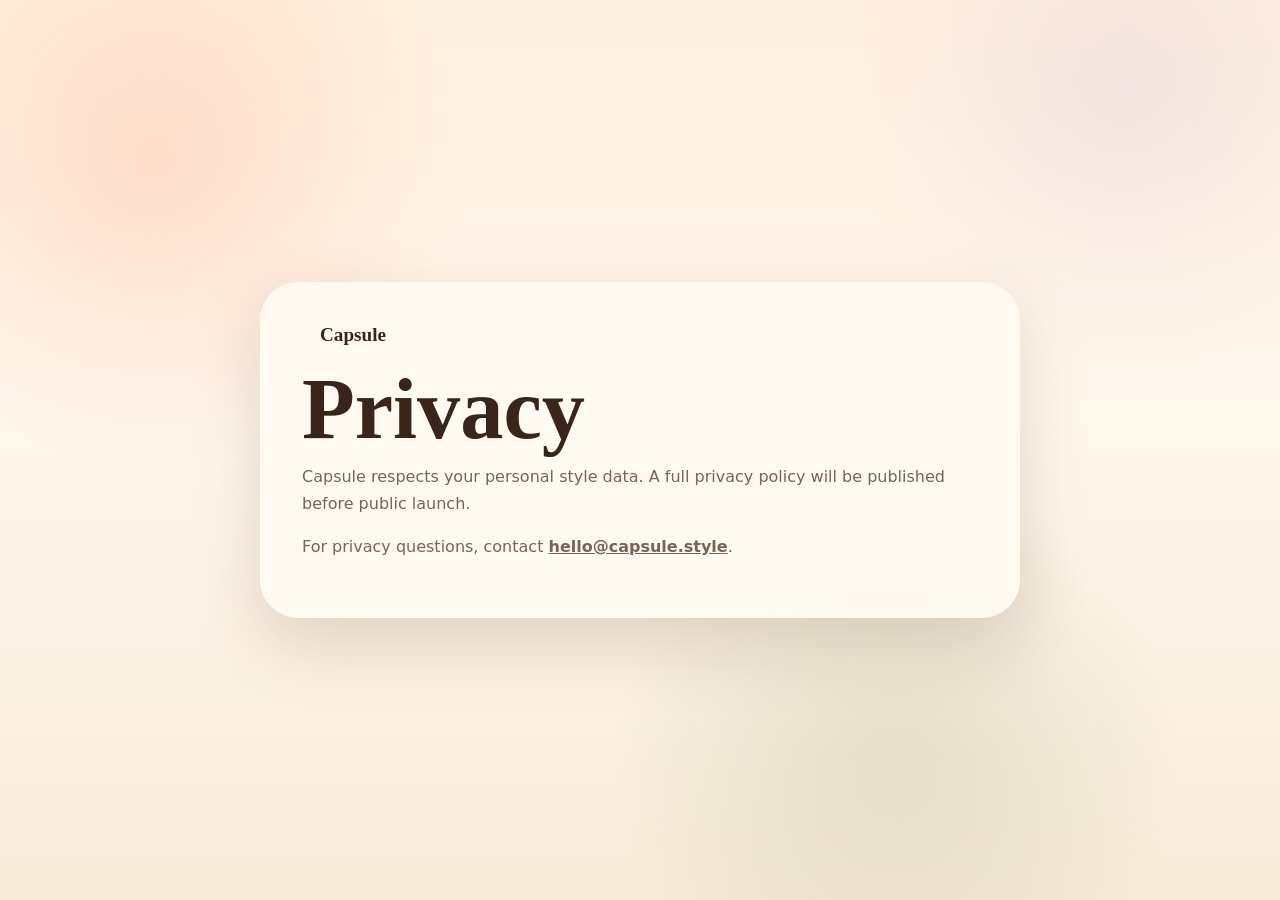
==== privacy.html @ e40e6a65 "Initial commit" ====
<!DOCTYPE html>
<html lang="en">
<head>
    <meta charset="UTF-8">
    <meta name="viewport" content="width=device-width, initial-scale=1.0">
    <title>Privacy - Capsule</title>
    <link rel="icon" href="assets/favicon.svg" type="image/svg+xml">
    <link rel="stylesheet" href="css/styles.css">
</head>
<body class="legal-page">
    <main class="legal-shell">
        <a href="index.html" class="brand">Capsule</a>
        <h1>Privacy</h1>
        <p>Capsule respects your personal style data. A full privacy policy will be published before public launch.</p>
        <p>For privacy questions, contact <a href="mailto:hello@capsule.style">hello@capsule.style</a>.</p>
    </main>
</body>
</html>
---- css/styles.css ----
:root {
    --cream: #fff5e8;
    --butter: #f9df99;
    --peach: #f6a789;
    --rose: #f8c9c5;
    --lavender: #cbb9da;
    --sage: #9dab7c;
    --mint: #d9e6c7;
    --ink: #3b251b;
    --muted: #7c6258;
    --paper: rgba(255, 251, 242, 0.9);
    --line: rgba(59, 37, 27, 0.14);
    --shadow: 0 24px 70px rgba(89, 53, 37, 0.18);
    --radius: 28px;
    --max-width: 1180px;
}

* {
    box-sizing: border-box;
}

html {
    scroll-behavior: smooth;
}

body {
    margin: 0;
    color: var(--ink);
    background:
        linear-gradient(180deg, #fff0df 0%, #fff8ed 46%, #f7ead9 100%);
    font-family: "Inter", system-ui, -apple-system, BlinkMacSystemFont, "Segoe UI", sans-serif;
    overflow-x: hidden;
}

body::before {
    content: "";
    position: fixed;
    inset: 0;
    z-index: -1;
    pointer-events: none;
    background:
        radial-gradient(circle at 12% 18%, rgba(246, 167, 137, 0.28), transparent 23%),
        radial-gradient(circle at 88% 10%, rgba(203, 185, 218, 0.24), transparent 20%),
        radial-gradient(circle at 70% 84%, rgba(157, 171, 124, 0.22), transparent 24%);
}

body.no-motion *,
body.no-motion *::before,
body.no-motion *::after {
    transition: none !important;
    animation: none !important;
    transform: none !important;
}

a {
    color: inherit;
    text-decoration: none;
}

button {
    font: inherit;
}

.container {
    width: min(calc(100% - 40px), var(--max-width));
    margin: 0 auto;
}

.site-nav {
    position: fixed;
    top: 18px;
    left: 0;
    right: 0;
    z-index: 20;
    pointer-events: none;
    animation: navDrop 720ms cubic-bezier(0.2, 0.85, 0.2, 1) both;
}

.nav-shell {
    width: min(calc(100% - 32px), 980px);
    min-height: 64px;
    margin: 0 auto;
    padding: 8px;
    display: grid;
    grid-template-columns: 1fr auto 1fr;
    align-items: center;
    gap: 12px;
    border: 1px solid rgba(255, 255, 255, 0.72);
    border-radius: 999px;
    background: rgba(255, 248, 235, 0.76);
    box-shadow: 0 14px 40px rgba(80, 48, 32, 0.12);
    backdrop-filter: blur(22px);
    pointer-events: auto;
    transition: background 180ms ease, box-shadow 180ms ease;
}

.site-nav.is-scrolled .nav-shell {
    background: rgba(255, 248, 235, 0.9);
    box-shadow: 0 18px 52px rgba(80, 48, 32, 0.16);
}

.brand {
    padding-left: 18px;
    font-family: "Fraunces", Georgia, serif;
    font-size: 1.2rem;
    font-weight: 800;
}

.nav-links {
    display: flex;
    gap: 4px;
    padding: 4px;
    border-radius: 999px;
    background: rgba(255, 255, 255, 0.48);
}

.nav-links a,
.nav-button,
.button {
    border-radius: 999px;
    font-size: 0.92rem;
    font-weight: 800;
}

.nav-links a {
    padding: 10px 15px;
    color: var(--muted);
}

.nav-links a:hover,
.nav-links a:focus-visible,
.nav-links a.is-active {
    color: var(--ink);
    background: #fff;
    outline: none;
}

.nav-button {
    justify-self: end;
    padding: 13px 18px;
    color: #fff;
    background: var(--ink);
}

.nav-button.is-active {
    background: #5a3528;
}

.hero {
    position: relative;
    min-height: 100vh;
    display: grid;
    align-items: end;
    overflow: hidden;
    border-bottom-left-radius: 52px;
    border-bottom-right-radius: 52px;
}

.hero-art {
    position: absolute;
    inset: 0;
    width: 100%;
    height: 100%;
    object-fit: cover;
    transform: translate3d(0, var(--hero-shift, 0px), 0) scale(1.035);
    transform-origin: center;
    transition: transform 80ms linear;
}

.hero-overlay {
    position: absolute;
    inset: 0;
    background:
        linear-gradient(90deg, rgba(255, 241, 222, 0.92) 0%, rgba(255, 241, 222, 0.68) 36%, rgba(255, 241, 222, 0.12) 72%),
        linear-gradient(0deg, rgba(255, 246, 232, 0.72) 0%, transparent 45%);
    transform: translate3d(0, calc(var(--hero-shift, 0px) * -0.25), 0);
    transition: transform 80ms linear;
}

.hero-float {
    position: absolute;
    z-index: 1;
    pointer-events: none;
    filter: drop-shadow(0 18px 26px rgba(89, 53, 37, 0.16));
    opacity: 0.9;
    animation: floatWardrobe 8s ease-in-out infinite;
}

.hero-float::before,
.hero-float::after {
    content: "";
    position: absolute;
    display: block;
}

.hero-float-one {
    right: 9vw;
    top: 23vh;
    width: 92px;
    height: 118px;
    border-radius: 30px 30px 18px 18px;
    background: linear-gradient(135deg, #f7c8bb, #cf7055);
    transform: rotate(12deg);
}

.hero-float-one::before {
    left: 18px;
    top: -18px;
    width: 56px;
    height: 32px;
    border: 7px solid rgba(59, 37, 27, 0.18);
    border-bottom: 0;
    border-radius: 999px 999px 0 0;
}

.hero-float-two {
    right: 22vw;
    bottom: 16vh;
    width: 124px;
    height: 58px;
    border-radius: 999px;
    background: linear-gradient(135deg, #eadcf7, #b59ccc);
    animation-delay: -2.5s;
}

.hero-float-two::before {
    left: 16px;
    top: 12px;
    width: 92px;
    height: 8px;
    border-radius: 999px;
    background: rgba(255, 255, 255, 0.45);
}

.hero-float-three {
    left: 8vw;
    bottom: 19vh;
    width: 78px;
    height: 52px;
    border-radius: 42px 42px 18px 18px;
    background: linear-gradient(135deg, #fff2cf, #d79a70);
    animation-delay: -5s;
}

.hero-float-three::before {
    right: 10px;
    top: -18px;
    width: 36px;
    height: 26px;
    border: 5px solid rgba(59, 37, 27, 0.22);
    border-bottom: 0;
    border-radius: 999px 999px 0 0;
}

.hero-content {
    position: relative;
    z-index: 1;
    padding: 150px 0 88px;
}

.hero-content .eyebrow,
.hero-content h1,
.hero-copy,
.hero-actions {
    animation: heroRise 860ms cubic-bezier(0.2, 0.85, 0.2, 1) both;
}

.hero-content h1 {
    animation-delay: 120ms;
}

.hero-copy {
    animation-delay: 240ms;
}

.hero-actions {
    animation-delay: 360ms;
}

.eyebrow {
    margin: 0 0 18px;
    color: #8b4b37;
    font-size: 0.78rem;
    font-weight: 900;
    letter-spacing: 0.16em;
    text-transform: uppercase;
}

h1,
h2,
h3,
p {
    margin-top: 0;
}

h1,
h2 {
    font-family: "Fraunces", Georgia, serif;
    font-weight: 800;
    letter-spacing: 0;
}

h1 {
    max-width: 9ch;
    margin-bottom: 24px;
    font-size: clamp(4.8rem, 12vw, 10.8rem);
    line-height: 0.82;
}

h2 {
    margin-bottom: 0;
    font-size: clamp(3rem, 7vw, 6.8rem);
    line-height: 0.88;
}

h3 {
    font-family: "Fraunces", Georgia, serif;
    font-size: 1.65rem;
    line-height: 1;
}

.hero-copy {
    max-width: 590px;
    margin-bottom: 28px;
    color: #5f4035;
    font-size: 1.18rem;
    line-height: 1.75;
}

.hero-actions {
    display: flex;
    flex-wrap: wrap;
    gap: 12px;
}

.cta-support,
.section-copy {
    color: #5f4035;
    line-height: 1.65;
}

.cta-support {
    max-width: 530px;
    margin: 16px 0 0;
    font-size: 0.95rem;
    font-weight: 700;
}

.button {
    min-height: 54px;
    display: inline-flex;
    align-items: center;
    justify-content: center;
    padding: 15px 22px;
    transition: transform 170ms ease, box-shadow 170ms ease, background 170ms ease;
}

.button:hover,
.button:focus-visible,
.nav-button:hover,
.nav-button:focus-visible {
    transform: translateY(-4px);
    outline: none;
}

.button-dark {
    color: #fff;
    background: var(--ink);
    box-shadow: var(--shadow);
}

.button-dark:hover,
.button-dark:focus-visible {
    box-shadow: 0 30px 82px rgba(89, 53, 37, 0.24);
}

.button-light {
    color: var(--ink);
    background: rgba(255, 255, 255, 0.78);
    border: 1px solid rgba(255, 255, 255, 0.7);
}

.proof-strip {
    padding: 24px 0 0;
}

.proof-strip-inner {
    display: flex;
    flex-wrap: wrap;
    justify-content: center;
    gap: 10px;
}

.proof-strip span {
    padding: 12px 16px;
    border: 1px solid rgba(255, 255, 255, 0.72);
    border-radius: 999px;
    color: #6b4b3f;
    background: rgba(255, 251, 242, 0.72);
    box-shadow: 0 12px 30px rgba(89, 53, 37, 0.08);
    font-size: 0.88rem;
    font-weight: 850;
}

.story-intro,
.product-proof,
.product-edit,
.mid-cta,
.comparison,
.chapters,
.download {
    padding: 108px 0;
}

.story-grid {
    display: grid;
    grid-template-columns: minmax(0, 1.08fr) minmax(250px, 0.62fr) minmax(210px, 0.44fr);
    gap: 22px;
    align-items: stretch;
}

.story-title {
    padding: 44px;
    border-radius: 42px;
    background: var(--butter);
    transform-origin: 40% 80%;
}

.story-card,
.story-note,
.chapter-list article,
.download-card,
.screen-card {
    border: 1px solid rgba(255, 255, 255, 0.62);
    background: var(--paper);
    box-shadow: 0 18px 48px rgba(89, 53, 37, 0.1);
}

.story-card {
    min-height: 100%;
    padding: 34px;
    border-radius: 38px;
    display: flex;
    align-items: end;
    transform-origin: 30% 100%;
}

.story-card p,
.story-note p,
.chapter-list p,
.download-card p {
    color: var(--muted);
    line-height: 1.7;
}

.story-card p {
    margin-bottom: 0;
    font-size: 1.08rem;
}

.story-note {
    min-height: 178px;
    padding: 24px;
    border-radius: 34px;
    transform-origin: 50% 100%;
}

.story-note span,
.chapter-list span {
    display: inline-block;
    margin-bottom: 14px;
    color: #9b5d42;
    font-size: 0.78rem;
    font-weight: 900;
    letter-spacing: 0.14em;
    text-transform: uppercase;
}

.story-note.accent {
    grid-column: 3;
    background: #eadcf7;
}

.centered {
    max-width: 860px;
    margin: 0 auto 48px;
    text-align: center;
}

.centered .section-copy {
    max-width: 680px;
    margin: 20px auto 0;
}

.proof-screens {
    display: grid;
    grid-template-columns: repeat(3, minmax(0, 1fr));
    gap: 22px;
    align-items: stretch;
}

.screen-card {
    padding: 18px;
    border: 1px solid rgba(255, 255, 255, 0.62);
    border-radius: 38px;
    background: var(--paper);
    box-shadow: 0 18px 48px rgba(89, 53, 37, 0.1);
}

.screen-card.featured {
    transform: translateY(-22px);
    background: #fff2cf;
}

.screen-card h3 {
    margin: 22px 8px 10px;
}

.screen-card p {
    margin: 0 8px 8px;
    color: var(--muted);
    line-height: 1.65;
}

.mock-screen {
    min-height: 360px;
    padding: 18px;
    border-radius: 30px;
    color: var(--ink);
    background: #fff8ed;
    overflow: hidden;
}

.mock-screen.real-screen {
    padding: 0;
    background: #090909;
}

.real-screen img {
    width: 100%;
    height: 360px;
    display: block;
    object-fit: cover;
    object-position: top center;
}

.feed-screen img {
    object-fit: cover;
    object-position: 50% 42%;
    transform: scale(1.16);
}

.screen-top {
    display: flex;
    justify-content: space-between;
    align-items: center;
    gap: 12px;
    margin-bottom: 18px;
}

.screen-top span {
    color: #9b5d42;
    font-size: 0.74rem;
    font-weight: 900;
    letter-spacing: 0.12em;
    text-transform: uppercase;
}

.screen-top strong {
    font-family: "Fraunces", Georgia, serif;
    font-size: 1.35rem;
}

.idea-screen {
    display: flex;
    flex-direction: column;
}

.idea-screen p {
    margin: auto 0 24px;
    color: var(--ink);
    font-family: "Fraunces", Georgia, serif;
    font-size: 2rem;
    line-height: 1.05;
}

.idea-row {
    display: flex;
    gap: 10px;
}

.idea-row span {
    flex: 1;
    min-height: 84px;
    border-radius: 22px;
    background: linear-gradient(135deg, #f7d9d5, #f6a789);
}

.idea-row span:nth-child(2) {
    background: linear-gradient(135deg, #eadcf7, #cbb9da);
}

.idea-row span:nth-child(3) {
    background: linear-gradient(135deg, #e6efd7, #9dab7c);
}

.product-edit {
    padding-top: 70px;
}

.product-edit-heading {
    display: grid;
    grid-template-columns: minmax(0, 1fr) minmax(260px, 0.55fr);
    gap: 40px;
    align-items: end;
    margin-bottom: 38px;
}

.product-edit-heading .section-heading {
    position: static;
    margin-bottom: 0;
}

.product-edit-copy {
    max-width: 430px;
    margin: 0 0 6px;
    color: var(--muted);
    line-height: 1.7;
}

.product-grid {
    display: grid;
    grid-template-columns: repeat(4, minmax(0, 1fr));
    gap: 16px;
}

.product-card {
    min-width: 0;
    display: grid;
    grid-template-rows: 280px 1fr;
    overflow: hidden;
    border: 1px solid rgba(255, 255, 255, 0.62);
    border-radius: 32px;
    background: var(--paper);
    box-shadow: 0 18px 48px rgba(89, 53, 37, 0.1);
    transition: transform 220ms ease, box-shadow 220ms ease;
}

.product-card:hover,
.product-card:focus-visible {
    transform: translateY(-8px);
    box-shadow: 0 28px 66px rgba(89, 53, 37, 0.17);
    outline: none;
}

.product-art {
    position: relative;
    min-height: 280px;
    overflow: hidden;
    background: #f2eee7;
}

.product-art img {
    width: 100%;
    height: 280px;
    display: block;
    object-fit: cover;
    object-position: center;
    transition: transform 380ms ease;
}

.product-card:hover .product-art img,
.product-card:focus-visible .product-art img {
    transform: scale(1.035);
}

.product-info {
    min-height: 250px;
    display: flex;
    flex-direction: column;
    padding: 22px;
}

.product-brand {
    margin-bottom: 9px;
    color: #9b5d42;
    font-size: 0.72rem;
    font-weight: 900;
    letter-spacing: 0.13em;
    text-transform: uppercase;
}

.product-info h3 {
    min-height: 3.1em;
    margin-bottom: 12px;
    font-size: 1.42rem;
}

.product-info p {
    min-height: 4.8em;
    margin-bottom: 24px;
    color: var(--muted);
    font-size: 0.94rem;
    line-height: 1.6;
}

.product-bottom {
    margin-top: auto;
    display: flex;
    align-items: end;
    justify-content: space-between;
    gap: 12px;
}

.product-bottom strong {
    font-family: "Fraunces", Georgia, serif;
    font-size: 1.4rem;
}

.product-bottom span {
    color: #8b4b37;
    font-size: 0.76rem;
    font-weight: 850;
    text-align: right;
}

.price-note {
    margin: 18px 0 0;
    color: var(--muted);
    font-size: 0.8rem;
    text-align: right;
}

.mid-cta {
    padding-top: 0;
}

.mid-cta-card {
    display: grid;
    grid-template-columns: minmax(0, 1fr) auto;
    gap: 28px;
    align-items: center;
    padding: 34px;
    border: 1px solid rgba(255, 255, 255, 0.62);
    border-radius: 42px;
    background: #dce8ce;
    box-shadow: 0 18px 48px rgba(89, 53, 37, 0.1);
}

.mid-cta-card h2 {
    max-width: 10ch;
    font-size: clamp(2.6rem, 5vw, 5rem);
}

.mid-cta-card p {
    max-width: 560px;
    margin: 18px 0 0;
    color: var(--muted);
    line-height: 1.65;
}

.mid-cta-actions {
    display: grid;
    gap: 12px;
    justify-items: center;
}

.mid-cta-actions span {
    color: #6b4b3f;
    font-size: 0.88rem;
    font-weight: 850;
}

.comparison {
    padding-top: 72px;
}

.comparison-grid {
    display: grid;
    grid-template-columns: minmax(0, 0.86fr) minmax(0, 1.14fr);
    gap: 54px;
    align-items: start;
}

.comparison-list {
    display: grid;
    gap: 16px;
}

.comparison-list article {
    padding: 28px;
    border: 1px solid rgba(255, 255, 255, 0.62);
    border-radius: 34px;
    background: var(--paper);
    box-shadow: 0 18px 48px rgba(89, 53, 37, 0.1);
}

.comparison-list span {
    display: inline-block;
    margin-bottom: 14px;
    color: #9b5d42;
    font-size: 0.78rem;
    font-weight: 900;
    letter-spacing: 0.14em;
    text-transform: uppercase;
}

.comparison-list p {
    margin-bottom: 0;
    color: var(--muted);
    line-height: 1.7;
}

.chapters-grid {
    display: grid;
    grid-template-columns: minmax(0, 0.92fr) minmax(0, 1.08fr);
    gap: 54px;
    align-items: start;
}

.section-heading {
    position: sticky;
    top: 120px;
}

.chapter-list {
    display: grid;
    gap: 18px;
}

.chapter-list article {
    min-height: 230px;
    padding: 34px;
    border-radius: 38px;
    opacity: 0.66;
    transform: scale(0.98);
    transition: opacity 260ms ease, transform 260ms ease, box-shadow 260ms ease;
}

.chapter-list article.is-active {
    opacity: 1;
    transform: scale(1);
    box-shadow: 0 24px 70px rgba(89, 53, 37, 0.18);
}

.chapter-list article:nth-child(1) {
    background: #fff2cf;
}

.chapter-list article:nth-child(2) {
    background: #eadcf7;
}

.chapter-list article:nth-child(3) {
    background: #dce8ce;
}

.download {
    padding-top: 64px;
}

.download-card {
    padding: 64px 28px;
    border-radius: 52px;
    text-align: center;
    background:
        linear-gradient(135deg, rgba(255, 242, 207, 0.88), rgba(248, 201, 197, 0.88)),
        var(--paper);
}

.download-card h2 {
    max-width: 9ch;
    margin: 0 auto 20px;
}

.download-card p {
    max-width: 610px;
    margin: 0 auto 30px;
    font-size: 1.08rem;
}

.footer {
    padding: 26px 0 36px;
}

.footer-inner {
    display: flex;
    align-items: center;
    justify-content: space-between;
    gap: 20px;
    color: var(--muted);
    font-size: 0.92rem;
}

.footer-inner p {
    margin-bottom: 0;
}

.footer-brand {
    margin-bottom: 6px !important;
    color: var(--ink);
    font-family: "Fraunces", Georgia, serif;
    font-size: 1.2rem;
    font-weight: 800;
}

.footer-links {
    display: flex;
    flex-wrap: wrap;
    gap: 14px;
    font-weight: 800;
}

.footer-links a:hover,
.footer-links a:focus-visible {
    color: var(--ink);
    outline: none;
}

.legal-page {
    min-height: 100vh;
    display: grid;
    place-items: center;
    padding: 28px;
}

.legal-shell {
    width: min(100%, 760px);
    padding: 42px;
    border-radius: 38px;
    background: var(--paper);
    box-shadow: var(--shadow);
}

.legal-document {
    width: min(100%, 900px);
}

.legal-header {
    padding-bottom: 30px;
    border-bottom: 1px solid var(--line);
}

.legal-header .eyebrow {
    margin-top: 34px;
}

.legal-date {
    margin-bottom: 24px;
    color: #8b4b37 !important;
    font-size: 0.86rem;
    font-weight: 850;
    letter-spacing: 0.08em;
    text-transform: uppercase;
}

.legal-toc {
    display: flex;
    flex-wrap: wrap;
    gap: 8px;
    padding: 26px 0 10px;
}

.legal-toc a {
    padding: 9px 13px;
    border-radius: 999px;
    color: var(--ink);
    background: #fff2cf;
    font-size: 0.82rem;
    font-weight: 800;
}

.legal-document section {
    padding-top: 34px;
    scroll-margin-top: 24px;
}

.legal-document section + section {
    margin-top: 8px;
    border-top: 1px solid var(--line);
}

.legal-document section h2 {
    margin-bottom: 15px;
    font-size: clamp(1.7rem, 4vw, 2.5rem);
    line-height: 1.05;
}

.legal-document section p,
.legal-document li,
.legal-header p {
    color: var(--muted);
    line-height: 1.75;
}

.legal-document ul {
    margin: 0;
    padding-left: 22px;
}

.legal-document li + li {
    margin-top: 9px;
}

.legal-back {
    margin-top: 28px;
}

.legal-shell h1 {
    max-width: none;
    margin: 28px 0 18px;
    font-size: clamp(3rem, 8vw, 5.4rem);
}

.legal-shell p {
    color: var(--muted);
    line-height: 1.7;
}

.legal-shell a:not(.brand) {
    font-weight: 800;
    text-decoration: underline;
}

.reveal {
    opacity: 0;
    transform: translateY(34px) scale(0.97);
    transition: opacity 760ms cubic-bezier(0.2, 0.85, 0.2, 1), transform 760ms cubic-bezier(0.2, 0.85, 0.2, 1);
}

.reveal.is-visible {
    opacity: 1;
    transform: translateY(0) scale(1);
}

.story-title.reveal {
    transform: translateY(36px) rotate(-2deg) scale(0.96);
}

.story-card.reveal {
    transform: translateY(42px) rotate(2deg) scale(0.96);
}

.story-note.reveal {
    transform: translateY(28px) scale(0.95);
}

.story-title.reveal.is-visible,
.story-card.reveal.is-visible,
.story-note.reveal.is-visible {
    transform: translateY(0) rotate(0deg) scale(1);
}

.chapter-list article.reveal.is-visible {
    transform: scale(0.98);
}

.chapter-list article.reveal.is-visible.is-active {
    transform: scale(1);
}

@keyframes navDrop {
    from {
        opacity: 0;
        transform: translateY(-18px) scale(0.98);
    }

    to {
        opacity: 1;
        transform: translateY(0) scale(1);
    }
}

@keyframes heroRise {
    from {
        opacity: 0;
        transform: translateY(28px);
    }

    to {
        opacity: 1;
        transform: translateY(0);
    }
}

@keyframes floatWardrobe {
    0%,
    100% {
        translate: 0 0;
    }

    50% {
        translate: 0 -16px;
    }
}

@media (max-width: 980px) {
    .nav-shell {
        grid-template-columns: 1fr auto;
    }

    .nav-links {
        display: none;
    }

    .hero {
        min-height: 880px;
    }

    .hero-overlay {
        background:
            linear-gradient(0deg, rgba(255, 241, 222, 0.92) 0%, rgba(255, 241, 222, 0.55) 58%, rgba(255, 241, 222, 0.1) 100%);
    }

    .hero-content {
        padding-bottom: 58px;
    }

    .story-grid,
    .proof-screens,
    .comparison-grid,
    .chapters-grid {
        grid-template-columns: 1fr;
    }

    .product-edit-heading {
        grid-template-columns: 1fr;
        gap: 18px;
    }

    .product-grid {
        grid-template-columns: repeat(2, minmax(0, 1fr));
    }

    .screen-card.featured {
        transform: none;
    }

    .story-note.accent {
        grid-column: auto;
    }

    .section-heading {
        position: static;
    }

}

@media (max-width: 680px) {
    .container {
        width: min(calc(100% - 28px), var(--max-width));
    }

    .site-nav {
        top: 12px;
    }

    .nav-shell {
        width: min(calc(100% - 24px), 980px);
        min-height: 58px;
    }

    .brand {
        padding-left: 12px;
    }

    .nav-button {
        padding: 12px 14px;
        font-size: 0.84rem;
    }

    .hero {
        min-height: 820px;
        border-bottom-left-radius: 34px;
        border-bottom-right-radius: 34px;
    }

    .hero-art {
        object-position: 56% center;
    }

    .hero-float {
        display: none;
    }

    h1 {
        font-size: clamp(4.1rem, 20vw, 6.2rem);
    }

    h2 {
        font-size: clamp(3rem, 15vw, 4.5rem);
    }

    .hero-copy {
        font-size: 1rem;
    }

    .button {
        width: 100%;
    }

    .story-intro,
    .product-proof,
    .product-edit,
    .mid-cta,
    .comparison,
    .chapters,
    .download {
        padding: 74px 0;
    }

    .proof-strip-inner {
        justify-content: flex-start;
    }

    .story-title,
    .story-card,
    .screen-card,
    .comparison-list article,
    .chapter-list article {
        padding: 26px;
        border-radius: 30px;
    }

    .mid-cta-card {
        grid-template-columns: 1fr;
        padding: 26px;
        border-radius: 30px;
    }

    .mid-cta-actions {
        justify-items: stretch;
    }

    .mock-screen {
        min-height: 300px;
    }

    .product-grid {
        gap: 10px;
    }

    .product-card {
        grid-template-rows: 190px 1fr;
        border-radius: 24px;
    }

    .product-art {
        min-height: 190px;
    }

    .product-art img {
        height: 190px;
    }

    .product-info {
        min-height: 190px;
        padding: 16px;
    }

    .product-info h3 {
        min-height: 3.6em;
        font-size: 1.08rem;
        line-height: 1.1;
    }

    .product-info p {
        display: none;
    }

    .product-bottom {
        align-items: flex-start;
        flex-direction: column;
    }

    .price-note {
        text-align: left;
    }

    .real-screen img {
        height: 300px;
    }

    .download-card {
        padding: 46px 22px;
        border-radius: 34px;
    }

    .footer-inner {
        align-items: flex-start;
        flex-direction: column;
    }

    .legal-shell {
        padding: 28px 22px;
        border-radius: 28px;
    }
}
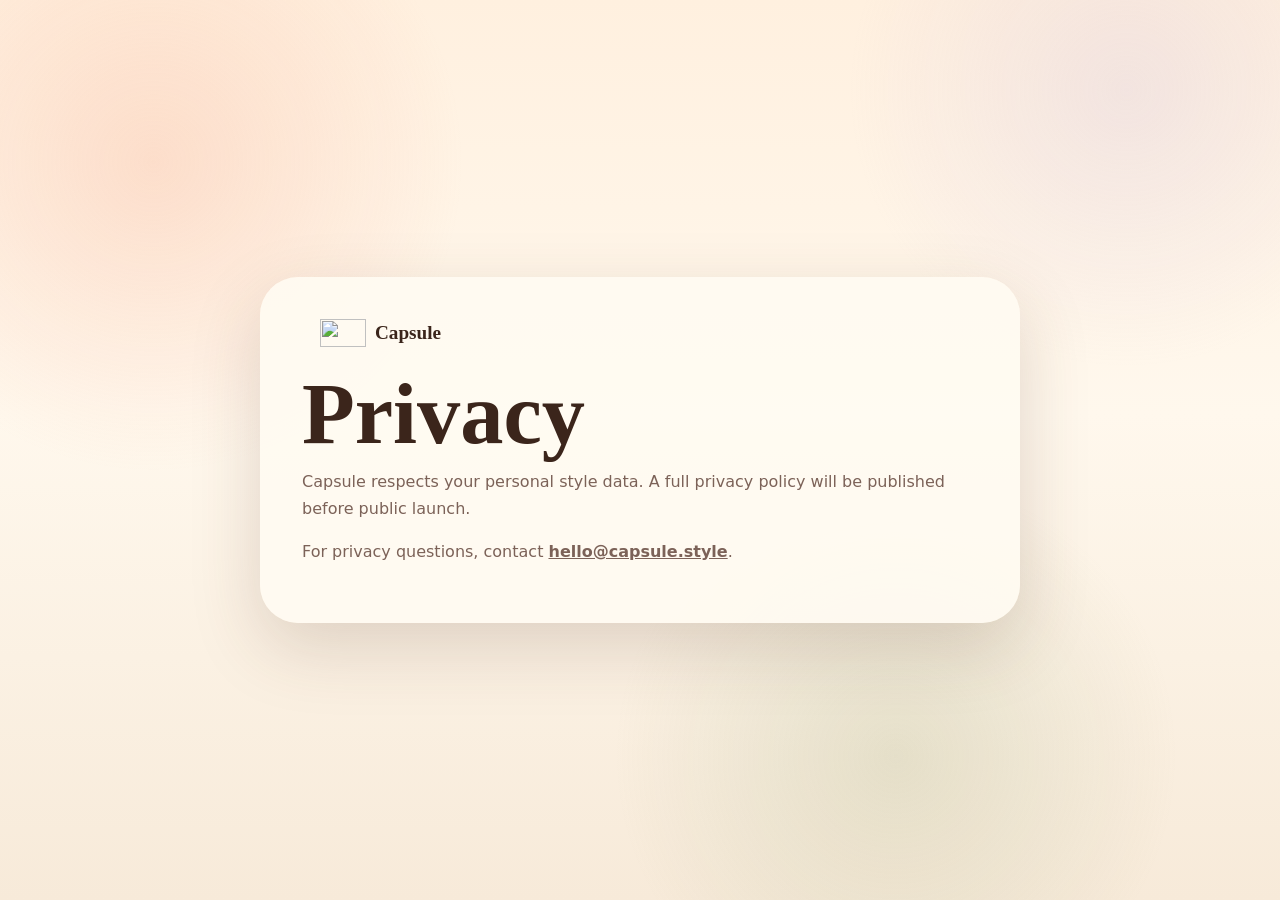
==== commit 05378e73: "Add Capsule logo and updated legal pages" ====
--- a/privacy.html
+++ b/privacy.html
@@ -9,7 +9,10 @@
 </head>
 <body class="legal-page">
     <main class="legal-shell">
-        <a href="index.html" class="brand">Capsule</a>
+        <a href="index.html" class="brand" aria-label="Capsule home">
+            <img src="assets/capsule-logo.svg" alt="">
+            <span>Capsule</span>
+        </a>
         <h1>Privacy</h1>
         <p>Capsule respects your personal style data. A full privacy policy will be published before public launch.</p>
         <p>For privacy questions, contact <a href="mailto:hello@capsule.style">hello@capsule.style</a>.</p>
--- a/css/styles.css
+++ b/css/styles.css
@@ -101,9 +101,19 @@
 
 .brand {
     padding-left: 18px;
+    display: inline-flex;
+    align-items: center;
+    gap: 9px;
     font-family: "Fraunces", Georgia, serif;
     font-size: 1.2rem;
     font-weight: 800;
+}
+
+.brand img {
+    width: 46px;
+    height: 28px;
+    display: block;
+    object-fit: contain;
 }
 
 .nav-links {
@@ -256,6 +266,17 @@
     position: relative;
     z-index: 1;
     padding: 150px 0 88px;
+}
+
+.hero-logo {
+    width: 116px;
+    height: 58px;
+    display: block;
+    margin-bottom: 22px;
+    object-fit: contain;
+    object-position: center;
+    opacity: 0.9;
+    animation: heroRise 760ms cubic-bezier(0.2, 0.85, 0.2, 1) both;
 }
 
 .hero-content .eyebrow,
@@ -898,10 +919,20 @@
 
 .footer-brand {
     margin-bottom: 6px !important;
+    display: inline-flex;
+    align-items: center;
+    gap: 9px;
     color: var(--ink);
     font-family: "Fraunces", Georgia, serif;
     font-size: 1.2rem;
     font-weight: 800;
+}
+
+.footer-brand img {
+    width: 44px;
+    height: 26px;
+    display: block;
+    object-fit: contain;
 }
 
 .footer-links {
@@ -1162,6 +1193,11 @@
 
     .brand {
         padding-left: 12px;
+    }
+
+    .brand img {
+        width: 40px;
+        height: 24px;
     }
 
     .nav-button {
